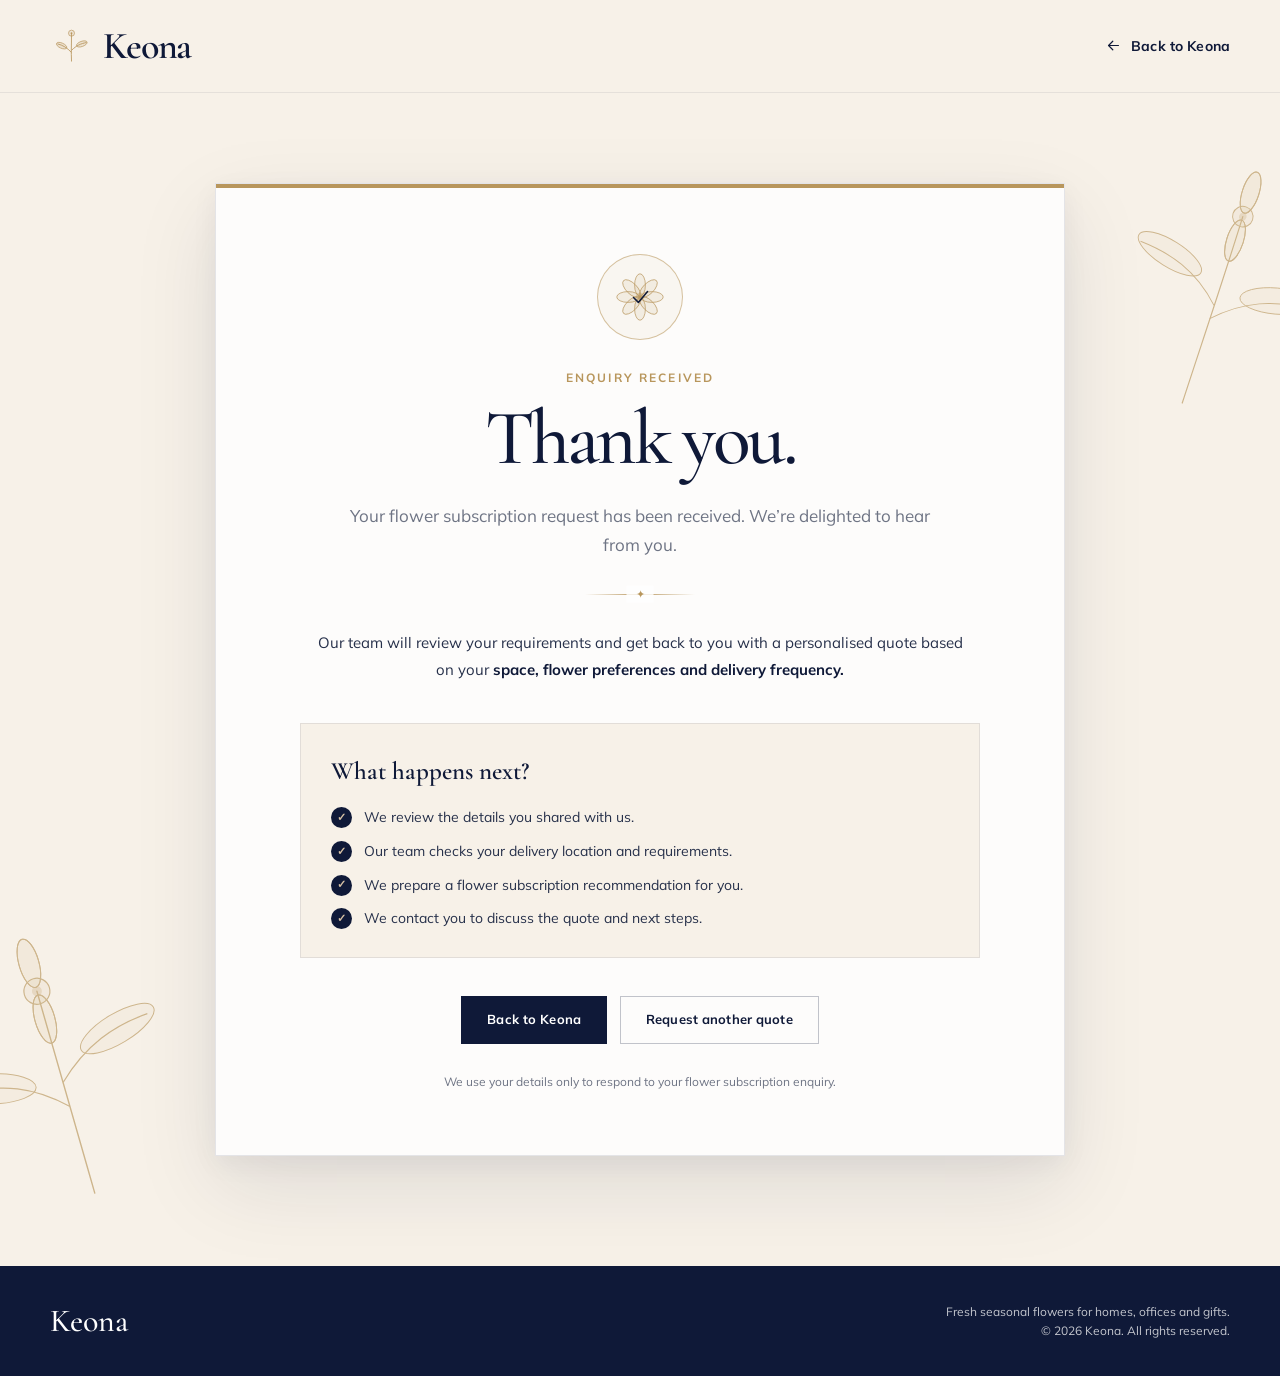
==== thank-you.html @ b79bd2ae "Intial Change" ====
<!DOCTYPE html>
<html lang="en-IN">

<head>
  <meta charset="UTF-8">

  <meta name="viewport" content="width=device-width, initial-scale=1">

  <title>Thank You | Keona Flower Subscription</title>

  <meta
    name="description"
    content="Thank you for your flower subscription enquiry with Keona."
  >

  <!-- Google Fonts - Same as Keona -->
  <link rel="preconnect" href="https://fonts.googleapis.com">
  <link rel="preconnect" href="https://fonts.gstatic.com" crossorigin>

  <link
    href="https://fonts.googleapis.com/css2?family=Cormorant+Garamond:wght@400;500;600&family=Mulish:wght@400;500;600;700&display=swap"
    rel="stylesheet"
  >

  <style>

    /* =========================================================
       KEONA THANK YOU PAGE
       Same visual language as main website
       ========================================================= */

    :root {
      --navy: #0F1938;
      --navy-soft: #172348;
      --gold: #B8965C;
      --gold-light: #D8C3A5;
      --cream: #F7F1E8;
      --cream-dark: #EEE5D8;
      --white: #FFFFFF;
      --text: #26304A;
      --muted: #6E7484;
      --border: rgba(15, 25, 56, 0.12);

      --display: "Cormorant Garamond", Georgia, serif;
      --body: "Mulish", Arial, sans-serif;

      --wrap: 1180px;
    }

    /* =========================================================
       RESET
       ========================================================= */

    * {
      box-sizing: border-box;
    }

    html {
      scroll-behavior: smooth;
    }

    body {
      margin: 0;
      background: var(--cream);
      color: var(--text);
      font-family: var(--body);
      line-height: 1.6;
      -webkit-font-smoothing: antialiased;
      text-rendering: optimizeLegibility;
    }

    a {
      color: inherit;
      text-decoration: none;
    }

    button,
    a {
      -webkit-tap-highlight-color: transparent;
    }

    img,
    svg {
      max-width: 100%;
    }

    /* =========================================================
       GLOBAL
       ========================================================= */

    .wrap {
      width: min(calc(100% - 48px), var(--wrap));
      margin-inline: auto;
    }

    /* =========================================================
       NAVIGATION
       ========================================================= */

    .nav {
      width: 100%;
      border-bottom: 1px solid rgba(15, 25, 56, 0.08);
      background: rgba(247, 241, 232, 0.94);
      backdrop-filter: blur(12px);
      -webkit-backdrop-filter: blur(12px);
    }

    .nav-in {
      min-height: 92px;
      display: flex;
      align-items: center;
      justify-content: space-between;
      gap: 30px;
    }

    .brand {
      display: inline-flex;
      align-items: center;
      color: var(--navy);
      font-family: var(--display);
      font-size: 38px;
      font-weight: 600;
      line-height: 1;
      letter-spacing: -0.03em;
    }

    .brand-mark {
      width: 43px;
      height: 43px;
      margin-right: 10px;
      display: inline-flex;
      align-items: center;
      justify-content: center;
      color: var(--gold);
    }

    .brand-mark svg {
      width: 100%;
      height: 100%;
    }

    .nav-back {
      display: inline-flex;
      align-items: center;
      gap: 9px;
      color: var(--navy);
      font-size: 14px;
      font-weight: 700;
      letter-spacing: 0.01em;
      transition: color 0.25s ease;
    }

    .nav-back:hover {
      color: var(--gold);
    }

    .nav-back svg {
      width: 17px;
      height: 17px;
    }

    /* =========================================================
       MAIN
       ========================================================= */

    main {
      min-height: calc(100vh - 92px);
      display: flex;
      align-items: center;
      position: relative;
      overflow: hidden;
    }

    .thankyou-section {
      width: 100%;
      padding: 90px 0 110px;
      position: relative;
    }

    /* =========================================================
       DECORATIVE FLOWERS
       ========================================================= */

    .flower-decoration {
      position: absolute;
      pointer-events: none;
      opacity: 0.65;
    }

    .flower-decoration.left {
      left: -90px;
      bottom: 40px;
      width: 300px;
      transform: rotate(-16deg);
    }

    .flower-decoration.right {
      right: -80px;
      top: 50px;
      width: 280px;
      transform: rotate(18deg);
    }

    .flower-decoration svg {
      width: 100%;
      height: auto;
    }

    /* =========================================================
       MAIN CARD
       ========================================================= */

    .thankyou-wrap {
      position: relative;
      z-index: 2;
      max-width: 850px;
      margin: 0 auto;
    }

    .thankyou-card {
      position: relative;
      background: rgba(255, 255, 255, 0.82);
      border: 1px solid rgba(15, 25, 56, 0.10);
      box-shadow:
        0 30px 80px rgba(15, 25, 56, 0.10),
        0 8px 25px rgba(15, 25, 56, 0.05);

      padding: 70px 70px 64px;
      text-align: center;

      overflow: hidden;
    }

    /* top gold line */

    .thankyou-card::before {
      content: "";
      position: absolute;
      top: 0;
      left: 0;
      right: 0;
      height: 4px;
      background: var(--gold);
    }

    /* =========================================================
       FLOWER ICON
       ========================================================= */

    .success-icon {
      width: 86px;
      height: 86px;
      margin: 0 auto 28px;

      display: flex;
      align-items: center;
      justify-content: center;

      border: 1px solid rgba(184, 150, 92, 0.55);
      border-radius: 50%;

      color: var(--gold);
      background: rgba(184, 150, 92, 0.06);
    }

    .success-icon svg {
      width: 54px;
      height: 54px;
    }

    /* =========================================================
       EYEBROW
       ========================================================= */

    .eyebrow {
      margin: 0 0 13px;

      color: var(--gold);

      font-size: 12px;
      font-weight: 700;

      letter-spacing: 0.18em;
      text-transform: uppercase;
    }

    /* =========================================================
       HEADING
       ========================================================= */

    h1 {
      margin: 0;

      color: var(--navy);

      font-family: var(--display);
      font-size: clamp(48px, 7vw, 78px);
      font-weight: 500;
      line-height: 0.98;
      letter-spacing: -0.045em;
    }

    .intro {
      max-width: 610px;
      margin: 24px auto 0;

      color: var(--muted);

      font-size: 17px;
      line-height: 1.75;
    }

    /* =========================================================
       DIVIDER
       ========================================================= */

    .ornament {
      width: 110px;
      height: 1px;

      margin: 34px auto;

      background: linear-gradient(
        to right,
        transparent,
        var(--gold),
        transparent
      );

      position: relative;
    }

    .ornament::after {
      content: "✦";

      position: absolute;
      left: 50%;
      top: 50%;

      transform: translate(-50%, -53%);

      padding: 0 9px;

      color: var(--gold);
      background: rgba(255, 255, 255, 0.82);

      font-size: 11px;
    }

    /* =========================================================
       MESSAGE
       ========================================================= */

    .message {
      max-width: 650px;
      margin: 0 auto;

      color: var(--text);
      font-size: 15px;
      line-height: 1.8;
    }

    .message strong {
      color: var(--navy);
      font-weight: 700;
    }

    /* =========================================================
       NEXT STEPS
       ========================================================= */

    .next-box {
      max-width: 680px;

      margin: 40px auto 0;

      padding: 27px 30px;

      background: var(--cream);

      border: 1px solid rgba(15, 25, 56, 0.09);

      text-align: left;
    }

    .next-box-title {
      margin: 0 0 16px;

      color: var(--navy);

      font-family: var(--display);
      font-size: 25px;
      font-weight: 600;
    }

    .next-list {
      margin: 0;
      padding: 0;
      list-style: none;

      display: grid;
      gap: 12px;
    }

    .next-list li {
      display: flex;
      align-items: flex-start;
      gap: 12px;

      color: var(--text);

      font-size: 14px;
      line-height: 1.55;
    }

    .next-list li::before {
      content: "✓";

      flex: 0 0 auto;

      width: 21px;
      height: 21px;

      display: flex;
      align-items: center;
      justify-content: center;

      border-radius: 50%;

      background: var(--navy);
      color: var(--gold-light);

      font-size: 11px;
      font-weight: 700;
    }

    /* =========================================================
       BUTTONS
       ========================================================= */

    .actions {
      display: flex;
      justify-content: center;
      align-items: center;
      gap: 13px;

      margin-top: 38px;

      flex-wrap: wrap;
    }

    .btn {
      min-height: 48px;

      display: inline-flex;
      align-items: center;
      justify-content: center;

      padding: 12px 25px;

      border: 1px solid var(--navy);

      background: var(--navy);
      color: #fff;

      font-family: var(--body);
      font-size: 13px;
      font-weight: 700;

      letter-spacing: 0.01em;

      cursor: pointer;

      transition:
        background 0.25s ease,
        border-color 0.25s ease,
        color 0.25s ease,
        transform 0.25s ease;
    }

    .btn:hover {
      background: var(--gold);
      border-color: var(--gold);
      color: var(--navy);

      transform: translateY(-2px);
    }

    .btn-outline {
      background: transparent;
      color: var(--navy);
      border-color: rgba(15, 25, 56, 0.25);
    }

    .btn-outline:hover {
      background: var(--cream);
      color: var(--navy);
      border-color: var(--gold);
    }

    /* =========================================================
       SMALL FOOTNOTE
       ========================================================= */

    .small-note {
      margin: 28px auto 0;

      color: var(--muted);

      font-size: 12px;
      line-height: 1.6;
    }

    /* =========================================================
       FOOTER
       ========================================================= */

    .footer {
      background: var(--navy);
      color: rgba(255, 255, 255, 0.75);
    }

    .footer-in {
      min-height: 110px;

      display: flex;
      align-items: center;
      justify-content: space-between;

      gap: 30px;
    }

    .footer-brand {
      color: #fff;

      font-family: var(--display);
      font-size: 32px;
      font-weight: 500;
    }

    .footer-copy {
      margin: 0;

      font-size: 12px;
      line-height: 1.6;
      text-align: right;
    }

    /* =========================================================
       MOBILE
       ========================================================= */

    @media (max-width: 768px) {

      .wrap {
        width: min(calc(100% - 32px), var(--wrap));
      }

      .nav-in {
        min-height: 76px;
      }

      .brand {
        font-size: 32px;
      }

      .brand-mark {
        width: 36px;
        height: 36px;
        margin-right: 7px;
      }

      .nav-back {
        font-size: 12px;
      }

      main {
        min-height: auto;
      }

      .thankyou-section {
        padding: 55px 0 70px;
      }

      .thankyou-card {
        padding: 48px 22px 42px;
      }

      .success-icon {
        width: 74px;
        height: 74px;
        margin-bottom: 23px;
      }

      .success-icon svg {
        width: 46px;
        height: 46px;
      }

      h1 {
        font-size: clamp(45px, 15vw, 64px);
      }

      .intro {
        margin-top: 20px;
        font-size: 15px;
        line-height: 1.7;
      }

      .ornament {
        margin: 28px auto;
      }

      .message {
        font-size: 14px;
      }

      .next-box {
        padding: 23px 19px;
        margin-top: 30px;
      }

      .next-box-title {
        font-size: 23px;
      }

      .next-list li {
        font-size: 13px;
      }

      .actions {
        margin-top: 30px;
        flex-direction: column;
      }

      .actions .btn {
        width: 100%;
      }

      .flower-decoration.left {
        left: -170px;
        bottom: 30px;
        width: 270px;
        opacity: 0.4;
      }

      .flower-decoration.right {
        right: -150px;
        top: 30px;
        width: 250px;
        opacity: 0.4;
      }

      .footer-in {
        min-height: 125px;
        flex-direction: column;
        justify-content: center;
        text-align: center;
        gap: 8px;
      }

      .footer-copy {
        text-align: center;
      }
    }

  </style>
</head>


<body>

  <!-- =======================================================
       NAVIGATION
       ======================================================== -->

  <header class="nav">

    <div class="wrap nav-in">

      <a
        class="brand"
        href="/"
        aria-label="Keona home"
      >

        <span class="brand-mark" aria-hidden="true">

          <svg
            viewBox="0 0 100 100"
            fill="none"
            xmlns="http://www.w3.org/2000/svg"
          >

            <path
              d="M50 84C49 63 50 45 50 20"
              stroke="currentColor"
              stroke-width="2"
              stroke-linecap="round"
            />

            <path
              d="M49 63C40 53 30 47 18 44"
              stroke="currentColor"
              stroke-width="2"
              stroke-linecap="round"
            />

            <path
              d="M51 58C61 48 72 43 84 41"
              stroke="currentColor"
              stroke-width="2"
              stroke-linecap="round"
            />

            <ellipse
              cx="27"
              cy="48"
              rx="13"
              ry="6"
              transform="rotate(24 27 48)"
              fill="rgba(184,150,92,.18)"
              stroke="currentColor"
              stroke-width="1.5"
            />

            <ellipse
              cx="74"
              cy="44"
              rx="13"
              ry="6"
              transform="rotate(-20 74 44)"
              fill="rgba(184,150,92,.18)"
              stroke="currentColor"
              stroke-width="1.5"
            />

            <circle
              cx="50"
              cy="19"
              r="7"
              fill="rgba(184,150,92,.16)"
              stroke="currentColor"
              stroke-width="1.5"
            />

            <circle
              cx="50"
              cy="19"
              r="2"
              fill="currentColor"
            />

          </svg>

        </span>

        Keona

      </a>


      <a
        class="nav-back"
        href="/"
      >

        <svg
          viewBox="0 0 24 24"
          fill="none"
          xmlns="http://www.w3.org/2000/svg"
        >
          <path
            d="M19 12H5"
            stroke="currentColor"
            stroke-width="1.7"
            stroke-linecap="round"
          />
          <path
            d="M11 18L5 12L11 6"
            stroke="currentColor"
            stroke-width="1.7"
            stroke-linecap="round"
            stroke-linejoin="round"
          />
        </svg>

        Back to Keona

      </a>

    </div>

  </header>


  <!-- =======================================================
       MAIN
       ======================================================== -->

  <main>

    <!-- Decorative flower - left -->

    <div
      class="flower-decoration left"
      aria-hidden="true"
    >

      <svg
        viewBox="0 0 300 300"
        fill="none"
        xmlns="http://www.w3.org/2000/svg"
      >

        <path
          d="M150 280C150 220 150 165 150 70"
          stroke="#B8965C"
          stroke-width="1.4"
          stroke-linecap="round"
        />

        <path
          d="M150 190C120 160 90 150 55 148"
          stroke="#B8965C"
          stroke-width="1.2"
        />

        <path
          d="M150 165C182 135 215 124 250 122"
          stroke="#B8965C"
          stroke-width="1.2"
        />

        <ellipse
          cx="82"
          cy="152"
          rx="42"
          ry="15"
          transform="rotate(14 82 152)"
          fill="rgba(184,150,92,.08)"
          stroke="#B8965C"
          stroke-width="1"
        />

        <ellipse
          cx="217"
          cy="128"
          rx="42"
          ry="15"
          transform="rotate(-15 217 128)"
          fill="rgba(184,150,92,.08)"
          stroke="#B8965C"
          stroke-width="1"
        />

        <g transform="translate(150 70)">

          <circle
            r="13"
            fill="rgba(184,150,92,.12)"
            stroke="#B8965C"
            stroke-width="1.2"
          />

          <g
            stroke="#B8965C"
            stroke-width="1"
            fill="rgba(184,150,92,.07)"
          >

            <ellipse
              cy="-29"
              rx="10"
              ry="25"
            />

            <ellipse
              cy="29"
              rx="10"
              ry="25"
            />

            <ellipse
              cx="-29"
              rx="25"
              ry="10"
              transform="rotate(90)"
            />

            <ellipse
              cx="29"
              rx="25"
              ry="10"
              transform="rotate(90)"
            />

          </g>

          <circle
            r="5"
            fill="#B8965C"
            opacity=".35"
          />

        </g>

      </svg>

    </div>


    <!-- Decorative flower - right -->

    <div
      class="flower-decoration right"
      aria-hidden="true"
    >

      <svg
        viewBox="0 0 300 300"
        fill="none"
        xmlns="http://www.w3.org/2000/svg"
      >

        <path
          d="M150 285C150 220 151 155 150 75"
          stroke="#B8965C"
          stroke-width="1.3"
          stroke-linecap="round"
        />

        <path
          d="M150 190C180 160 210 150 245 148"
          stroke="#B8965C"
          stroke-width="1"
        />

        <path
          d="M150 175C120 145 88 136 54 134"
          stroke="#B8965C"
          stroke-width="1"
        />

        <ellipse
          cx="212"
          cy="150"
          rx="39"
          ry="14"
          transform="rotate(-13 212 150)"
          fill="rgba(184,150,92,.08)"
          stroke="#B8965C"
          stroke-width="1"
        />

        <ellipse
          cx="88"
          cy="137"
          rx="39"
          ry="14"
          transform="rotate(14 88 137)"
          fill="rgba(184,150,92,.08)"
          stroke="#B8965C"
          stroke-width="1"
        />

        <g transform="translate(150 75)">

          <circle
            r="11"
            fill="rgba(184,150,92,.12)"
            stroke="#B8965C"
            stroke-width="1"
          />

          <g
            stroke="#B8965C"
            stroke-width="1"
            fill="rgba(184,150,92,.07)"
          >

            <ellipse
              cy="-27"
              rx="9"
              ry="23"
            />

            <ellipse
              cy="27"
              rx="9"
              ry="23"
            />

            <ellipse
              cx="-27"
              rx="23"
              ry="9"
              transform="rotate(90)"
            />

            <ellipse
              cx="27"
              rx="23"
              ry="9"
              transform="rotate(90)"
            />

          </g>

          <circle
            r="4"
            fill="#B8965C"
            opacity=".35"
          />

        </g>

      </svg>

    </div>


    <!-- =====================================================
         THANK YOU CONTENT
         ====================================================== -->

    <section class="thankyou-section">

      <div class="wrap">

        <div class="thankyou-wrap">

          <div class="thankyou-card">


            <!-- Success flower -->

            <div
              class="success-icon"
              aria-hidden="true"
            >

              <svg
                viewBox="-50 -50 100 100"
                fill="none"
                xmlns="http://www.w3.org/2000/svg"
              >

                <!-- petals -->

                <g
                  fill="rgba(184,150,92,.10)"
                  stroke="currentColor"
                  stroke-width="1.3"
                >

                  <ellipse
                    cx="0"
                    cy="-22"
                    rx="10"
                    ry="21"
                  />

                  <ellipse
                    cx="0"
                    cy="-22"
                    rx="10"
                    ry="21"
                    transform="rotate(45)"
                  />

                  <ellipse
                    cx="0"
                    cy="-22"
                    rx="10"
                    ry="21"
                    transform="rotate(90)"
                  />

                  <ellipse
                    cx="0"
                    cy="-22"
                    rx="10"
                    ry="21"
                    transform="rotate(135)"
                  />

                  <ellipse
                    cx="0"
                    cy="-22"
                    rx="10"
                    ry="21"
                    transform="rotate(180)"
                  />

                  <ellipse
                    cx="0"
                    cy="-22"
                    rx="10"
                    ry="21"
                    transform="rotate(225)"
                  />

                  <ellipse
                    cx="0"
                    cy="-22"
                    rx="10"
                    ry="21"
                    transform="rotate(270)"
                  />

                  <ellipse
                    cx="0"
                    cy="-22"
                    rx="10"
                    ry="21"
                    transform="rotate(315)"
                  />

                </g>

                <circle
                  r="8"
                  fill="#B8965C"
                  opacity=".35"
                />

                <!-- check -->

                <path
                  d="M-12 1L-3 10L14 -10"
                  stroke="#0F1938"
                  stroke-width="2.8"
                  stroke-linecap="round"
                  stroke-linejoin="round"
                />

              </svg>

            </div>


            <p class="eyebrow">
              Enquiry received
            </p>


            <h1>
              Thank you.
            </h1>


            <p class="intro">
              Your flower subscription request has been received.
              We’re delighted to hear from you.
            </p>


            <div class="ornament"></div>


            <p class="message">
              Our team will review your requirements and get back to you
              with a personalised quote based on your
              <strong>space, flower preferences and delivery frequency.</strong>
            </p>


            <!-- Next steps -->

            <div class="next-box">

              <h2 class="next-box-title">
                What happens next?
              </h2>


              <ul class="next-list">

                <li>
                  We review the details you shared with us.
                </li>

                <li>
                  Our team checks your delivery location and requirements.
                </li>

                <li>
                  We prepare a flower subscription recommendation for you.
                </li>

                <li>
                  We contact you to discuss the quote and next steps.
                </li>

              </ul>

            </div>


            <!-- Buttons -->

            <div class="actions">

              <a
                href="/"
                class="btn"
              >
                Back to Keona
              </a>


              <a
                href="/#build"
                class="btn btn-outline"
              >
                Request another quote
              </a>

            </div>


            <p class="small-note">
              We use your details only to respond to your flower
              subscription enquiry.
            </p>

          </div>

        </div>

      </div>

    </section>

  </main>


  <!-- =======================================================
       FOOTER
       ======================================================== -->

  <footer class="footer">

    <div class="wrap footer-in">

      <a
        href="/"
        class="footer-brand"
      >
        Keona
      </a>


      <p class="footer-copy">
        Fresh seasonal flowers for homes, offices and gifts.<br>
        © <span id="year"></span> Keona. All rights reserved.
      </p>

    </div>

  </footer>


  <!-- =======================================================
       JAVASCRIPT
       ======================================================== -->

  <script>

    /*
     * Automatically update copyright year.
     */

    document.getElementById("year").textContent =
      new Date().getFullYear();


    /*
     * Optional:
     * If the thank-you page is opened with:
     *
     * /thank-you.html?name=Suraj
     *
     * the heading can become:
     *
     * Thank you, Suraj.
     *
     * This is completely optional.
     */

    const params = new URLSearchParams(window.location.search);

    const customerName = params.get("name");

    if (customerName) {

      const cleanName = customerName
        .replace(/[<>]/g, "")
        .trim();

      if (cleanName) {

        const heading = document.querySelector("h1");

        heading.textContent =
          `Thank you, ${cleanName}.`;

      }

    }

  </script>

</body>

</html>
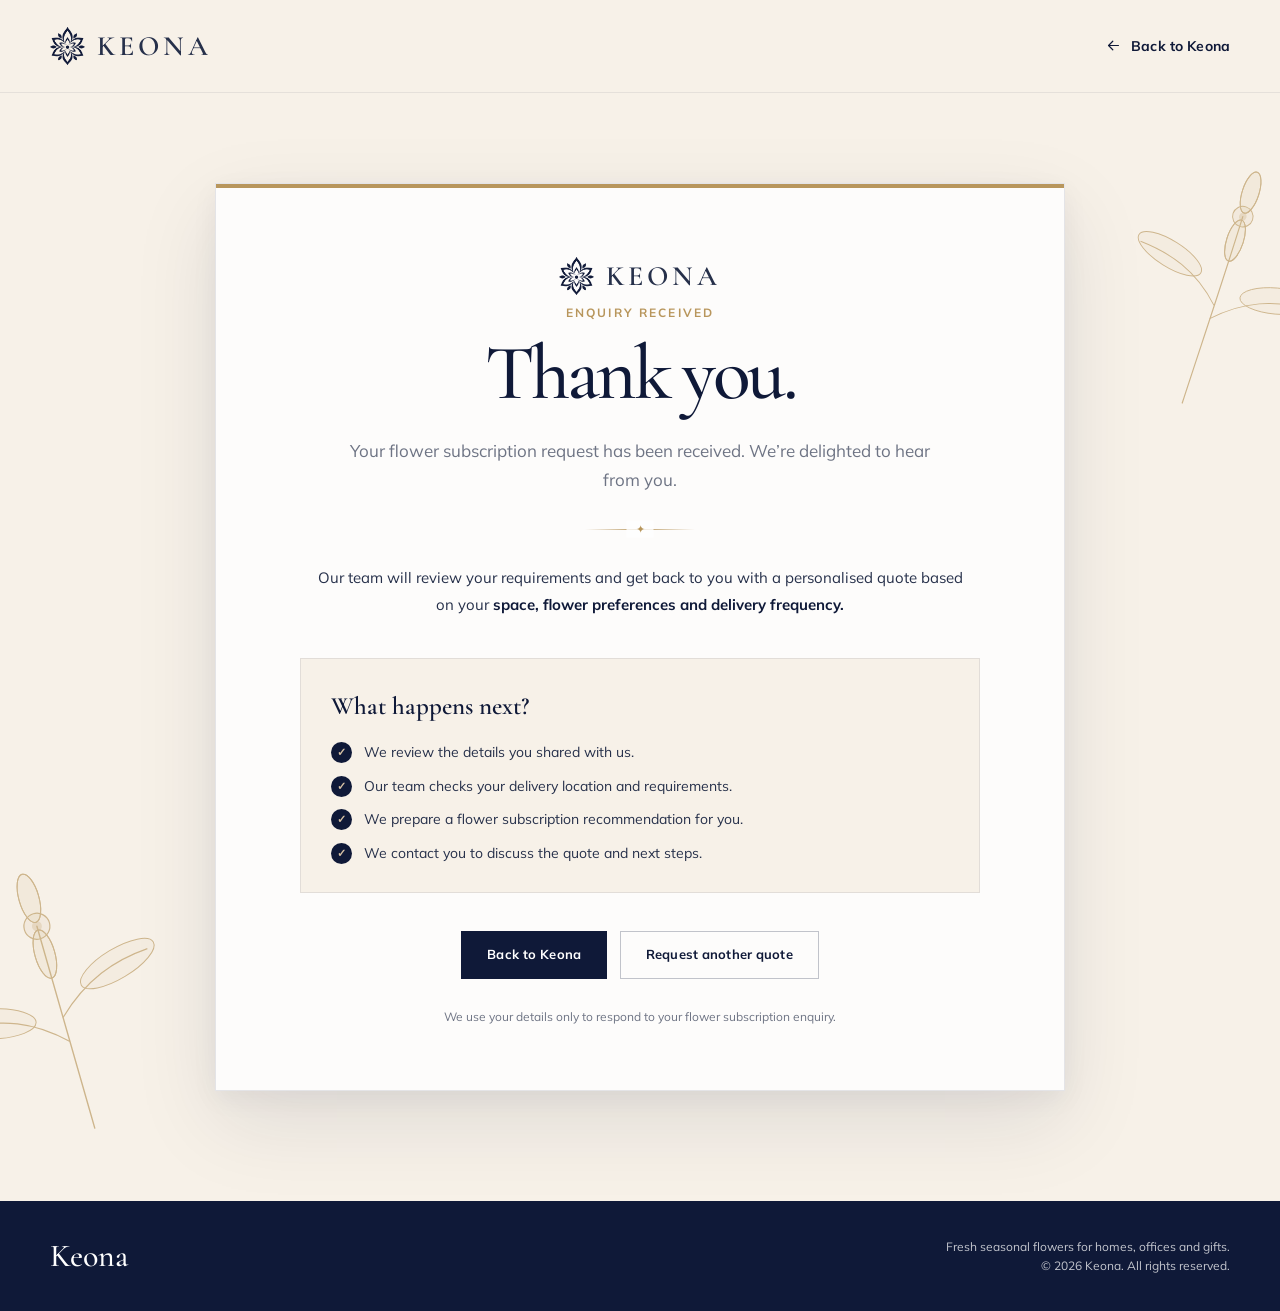
==== commit 647818f8: "Change in brand" ====
--- a/thank-you.html
+++ b/thank-you.html
@@ -112,33 +112,8 @@
       justify-content: space-between;
       gap: 30px;
     }
-
-    .brand {
-      display: inline-flex;
-      align-items: center;
-      color: var(--navy);
-      font-family: var(--display);
-      font-size: 38px;
-      font-weight: 600;
-      line-height: 1;
-      letter-spacing: -0.03em;
-    }
-
-    .brand-mark {
-      width: 43px;
-      height: 43px;
-      margin-right: 10px;
-      display: inline-flex;
-      align-items: center;
-      justify-content: center;
-      color: var(--gold);
-    }
-
-    .brand-mark svg {
-      width: 100%;
-      height: 100%;
-    }
-
+.brand{display:inline-flex;align-items:center;gap:12px;font-family:var(--display);font-size:1.75rem;font-weight:600;letter-spacing:.14em;text-decoration:none;text-transform:uppercase}
+.brand img{height:38px;width:auto}
     .nav-back {
       display: inline-flex;
       align-items: center;
@@ -678,87 +653,7 @@
 
     <div class="wrap nav-in">
 
-      <a
-        class="brand"
-        href="/"
-        aria-label="Keona home"
-      >
-
-        <span class="brand-mark" aria-hidden="true">
-
-          <svg
-            viewBox="0 0 100 100"
-            fill="none"
-            xmlns="http://www.w3.org/2000/svg"
-          >
-
-            <path
-              d="M50 84C49 63 50 45 50 20"
-              stroke="currentColor"
-              stroke-width="2"
-              stroke-linecap="round"
-            />
-
-            <path
-              d="M49 63C40 53 30 47 18 44"
-              stroke="currentColor"
-              stroke-width="2"
-              stroke-linecap="round"
-            />
-
-            <path
-              d="M51 58C61 48 72 43 84 41"
-              stroke="currentColor"
-              stroke-width="2"
-              stroke-linecap="round"
-            />
-
-            <ellipse
-              cx="27"
-              cy="48"
-              rx="13"
-              ry="6"
-              transform="rotate(24 27 48)"
-              fill="rgba(184,150,92,.18)"
-              stroke="currentColor"
-              stroke-width="1.5"
-            />
-
-            <ellipse
-              cx="74"
-              cy="44"
-              rx="13"
-              ry="6"
-              transform="rotate(-20 74 44)"
-              fill="rgba(184,150,92,.18)"
-              stroke="currentColor"
-              stroke-width="1.5"
-            />
-
-            <circle
-              cx="50"
-              cy="19"
-              r="7"
-              fill="rgba(184,150,92,.16)"
-              stroke="currentColor"
-              stroke-width="1.5"
-            />
-
-            <circle
-              cx="50"
-              cy="19"
-              r="2"
-              fill="currentColor"
-            />
-
-          </svg>
-
-        </span>
-
-        Keona
-
-      </a>
-
+        <a class="brand" href="/" aria-label="Keona home"><img src="[data-uri]" width="134" height="144" alt="">Keona</a>
 
       <a
         class="nav-back"
@@ -1035,109 +930,7 @@
 
             <!-- Success flower -->
 
-            <div
-              class="success-icon"
-              aria-hidden="true"
-            >
-
-              <svg
-                viewBox="-50 -50 100 100"
-                fill="none"
-                xmlns="http://www.w3.org/2000/svg"
-              >
-
-                <!-- petals -->
-
-                <g
-                  fill="rgba(184,150,92,.10)"
-                  stroke="currentColor"
-                  stroke-width="1.3"
-                >
-
-                  <ellipse
-                    cx="0"
-                    cy="-22"
-                    rx="10"
-                    ry="21"
-                  />
-
-                  <ellipse
-                    cx="0"
-                    cy="-22"
-                    rx="10"
-                    ry="21"
-                    transform="rotate(45)"
-                  />
-
-                  <ellipse
-                    cx="0"
-                    cy="-22"
-                    rx="10"
-                    ry="21"
-                    transform="rotate(90)"
-                  />
-
-                  <ellipse
-                    cx="0"
-                    cy="-22"
-                    rx="10"
-                    ry="21"
-                    transform="rotate(135)"
-                  />
-
-                  <ellipse
-                    cx="0"
-                    cy="-22"
-                    rx="10"
-                    ry="21"
-                    transform="rotate(180)"
-                  />
-
-                  <ellipse
-                    cx="0"
-                    cy="-22"
-                    rx="10"
-                    ry="21"
-                    transform="rotate(225)"
-                  />
-
-                  <ellipse
-                    cx="0"
-                    cy="-22"
-                    rx="10"
-                    ry="21"
-                    transform="rotate(270)"
-                  />
-
-                  <ellipse
-                    cx="0"
-                    cy="-22"
-                    rx="10"
-                    ry="21"
-                    transform="rotate(315)"
-                  />
-
-                </g>
-
-                <circle
-                  r="8"
-                  fill="#B8965C"
-                  opacity=".35"
-                />
-
-                <!-- check -->
-
-                <path
-                  d="M-12 1L-3 10L14 -10"
-                  stroke="#0F1938"
-                  stroke-width="2.8"
-                  stroke-linecap="round"
-                  stroke-linejoin="round"
-                />
-
-              </svg>
-
-            </div>
+               <a class="brand" href="/" aria-label="Keona home"><img src="[data-uri]" width="134" height="144" alt="">Keona</a>
 
 
             <p class="eyebrow">
